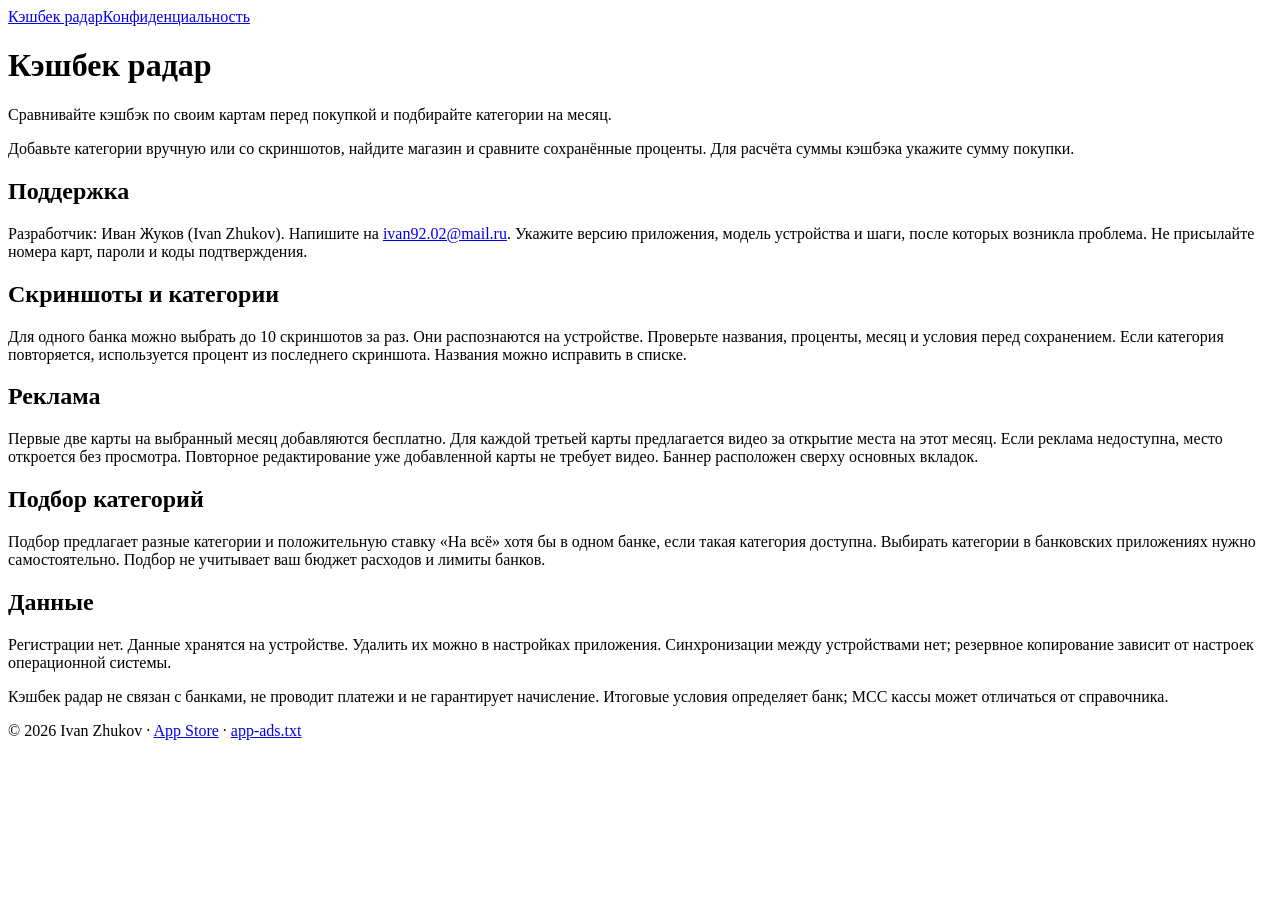
==== cashback-radar/index.html @ 8703dd06 "Create index.html" ====
<!doctype html><html lang="ru"><meta charset="utf-8"><meta name="viewport" content="width=device-width,initial-scale=1"><title>Кэшбек радар — поддержка</title><link rel="stylesheet" href="style.css"><main><nav><a href="./">Кэшбек радар</a><a href="privacy.html">Конфиденциальность</a></nav>
<h1>Кэшбек радар</h1><p>Сравнивайте кэшбэк по своим картам перед покупкой и подбирайте категории на месяц.</p>
<p>Добавьте категории вручную или со скриншотов, найдите магазин и сравните сохранённые проценты. Для расчёта суммы кэшбэка укажите сумму покупки.</p>
<h2>Поддержка</h2><p>Разработчик: Иван Жуков (Ivan Zhukov). Напишите на <a href="mailto:ivan92.02@mail.ru">ivan92.02@mail.ru</a>. Укажите версию приложения, модель устройства и шаги, после которых возникла проблема. Не присылайте номера карт, пароли и коды подтверждения.</p>
<h2>Скриншоты и категории</h2><p>Для одного банка можно выбрать до 10 скриншотов за раз. Они распознаются на устройстве. Проверьте названия, проценты, месяц и условия перед сохранением. Если категория повторяется, используется процент из последнего скриншота. Названия можно исправить в списке.</p>
<h2>Реклама</h2><p>Первые две карты на выбранный месяц добавляются бесплатно. Для каждой третьей карты предлагается видео за открытие места на этот месяц. Если реклама недоступна, место откроется без просмотра. Повторное редактирование уже добавленной карты не требует видео. Баннер расположен сверху основных вкладок.</p>
<h2>Подбор категорий</h2><p>Подбор предлагает разные категории и положительную ставку «На всё» хотя бы в одном банке, если такая категория доступна. Выбирать категории в банковских приложениях нужно самостоятельно. Подбор не учитывает ваш бюджет расходов и лимиты банков.</p>
<h2>Данные</h2><p>Регистрации нет. Данные хранятся на устройстве. Удалить их можно в настройках приложения. Синхронизации между устройствами нет; резервное копирование зависит от настроек операционной системы.</p>
<p>Кэшбек радар не связан с банками, не проводит платежи и не гарантирует начисление. Итоговые условия определяет банк; MCC кассы может отличаться от справочника.</p>
<footer>© 2026 Ivan Zhukov · <a href="https://apps.apple.com/app/id6821869671">App Store</a> · <a href="../app-ads.txt">app-ads.txt</a></footer></main></html>
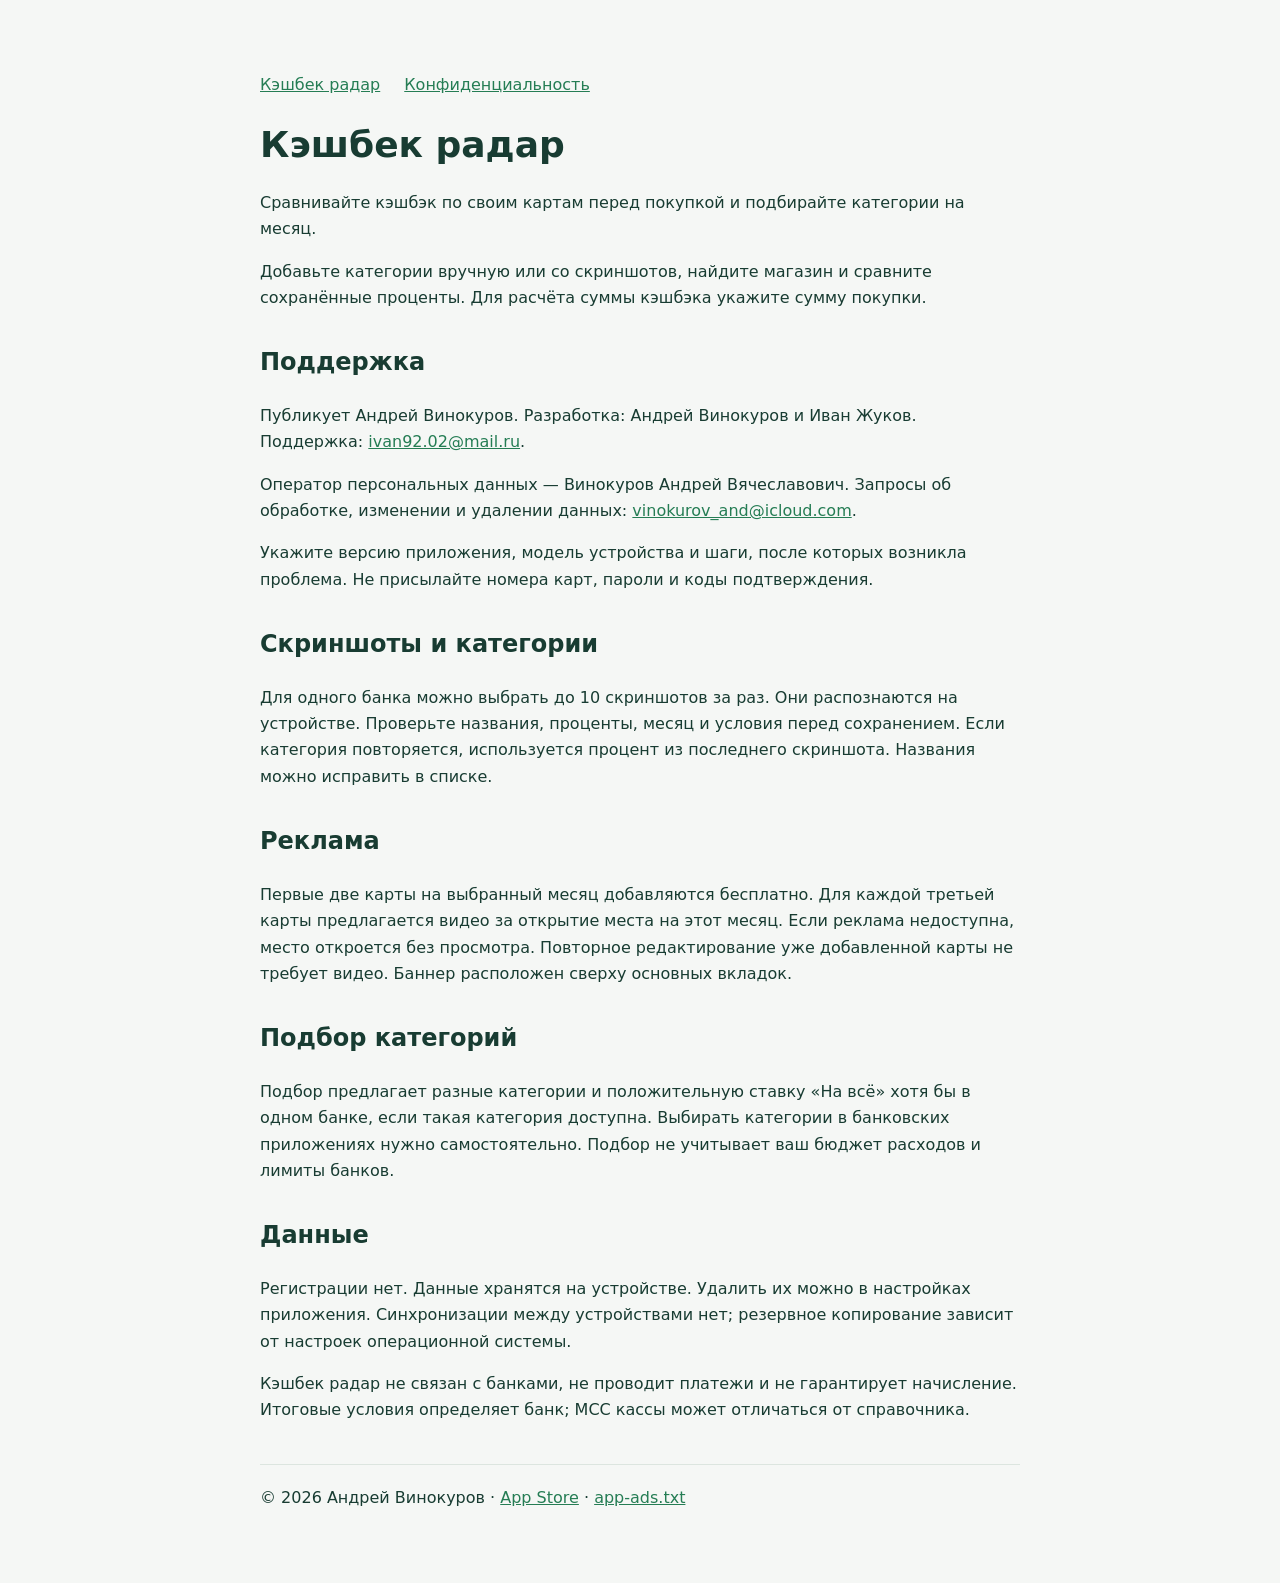
==== commit 7c6ef0ae: "Align publisher and privacy operator with Andrey Vinokurov" ====
--- a/cashback-radar/index.html
+++ b/cashback-radar/index.html
@@ -1,10 +1,10 @@
 <!doctype html><html lang="ru"><meta charset="utf-8"><meta name="viewport" content="width=device-width,initial-scale=1"><title>Кэшбек радар — поддержка</title><link rel="stylesheet" href="style.css"><main><nav><a href="./">Кэшбек радар</a><a href="privacy.html">Конфиденциальность</a></nav>
 <h1>Кэшбек радар</h1><p>Сравнивайте кэшбэк по своим картам перед покупкой и подбирайте категории на месяц.</p>
 <p>Добавьте категории вручную или со скриншотов, найдите магазин и сравните сохранённые проценты. Для расчёта суммы кэшбэка укажите сумму покупки.</p>
-<h2>Поддержка</h2><p>Разработчик: Иван Жуков (Ivan Zhukov). Напишите на <a href="mailto:ivan92.02@mail.ru">ivan92.02@mail.ru</a>. Укажите версию приложения, модель устройства и шаги, после которых возникла проблема. Не присылайте номера карт, пароли и коды подтверждения.</p>
+<h2>Поддержка</h2><p>Публикует Андрей Винокуров. Разработка: Андрей Винокуров и Иван Жуков. Поддержка: <a href="mailto:ivan92.02@mail.ru">ivan92.02@mail.ru</a>.</p><p>Оператор персональных данных — Винокуров Андрей Вячеславович. Запросы об обработке, изменении и удалении данных: <a href="mailto:vinokurov_and@icloud.com">vinokurov_and@icloud.com</a>.</p><p>Укажите версию приложения, модель устройства и шаги, после которых возникла проблема. Не присылайте номера карт, пароли и коды подтверждения.</p>
 <h2>Скриншоты и категории</h2><p>Для одного банка можно выбрать до 10 скриншотов за раз. Они распознаются на устройстве. Проверьте названия, проценты, месяц и условия перед сохранением. Если категория повторяется, используется процент из последнего скриншота. Названия можно исправить в списке.</p>
 <h2>Реклама</h2><p>Первые две карты на выбранный месяц добавляются бесплатно. Для каждой третьей карты предлагается видео за открытие места на этот месяц. Если реклама недоступна, место откроется без просмотра. Повторное редактирование уже добавленной карты не требует видео. Баннер расположен сверху основных вкладок.</p>
 <h2>Подбор категорий</h2><p>Подбор предлагает разные категории и положительную ставку «На всё» хотя бы в одном банке, если такая категория доступна. Выбирать категории в банковских приложениях нужно самостоятельно. Подбор не учитывает ваш бюджет расходов и лимиты банков.</p>
 <h2>Данные</h2><p>Регистрации нет. Данные хранятся на устройстве. Удалить их можно в настройках приложения. Синхронизации между устройствами нет; резервное копирование зависит от настроек операционной системы.</p>
 <p>Кэшбек радар не связан с банками, не проводит платежи и не гарантирует начисление. Итоговые условия определяет банк; MCC кассы может отличаться от справочника.</p>
-<footer>© 2026 Ivan Zhukov · <a href="https://apps.apple.com/app/id6821869671">App Store</a> · <a href="../app-ads.txt">app-ads.txt</a></footer></main></html>
+<footer>© 2026 Андрей Винокуров · <a href="https://apps.apple.com/app/id6821869671">App Store</a> · <a href="../app-ads.txt">app-ads.txt</a></footer></main></html>
--- a/cashback-radar/style.css
+++ b/cashback-radar/style.css
@@ -0,0 +1 @@
+body{font-family:system-ui,sans-serif;line-height:1.65;color:#183c32;background:#f5f7f5;margin:0}main{max-width:760px;margin:48px auto;padding:24px}h1{font-size:36px;line-height:1.2}h2{margin-top:32px}a{color:#257d54}nav{display:flex;gap:24px}footer{border-top:1px solid #dce5df;margin-top:40px;padding-top:20px}
